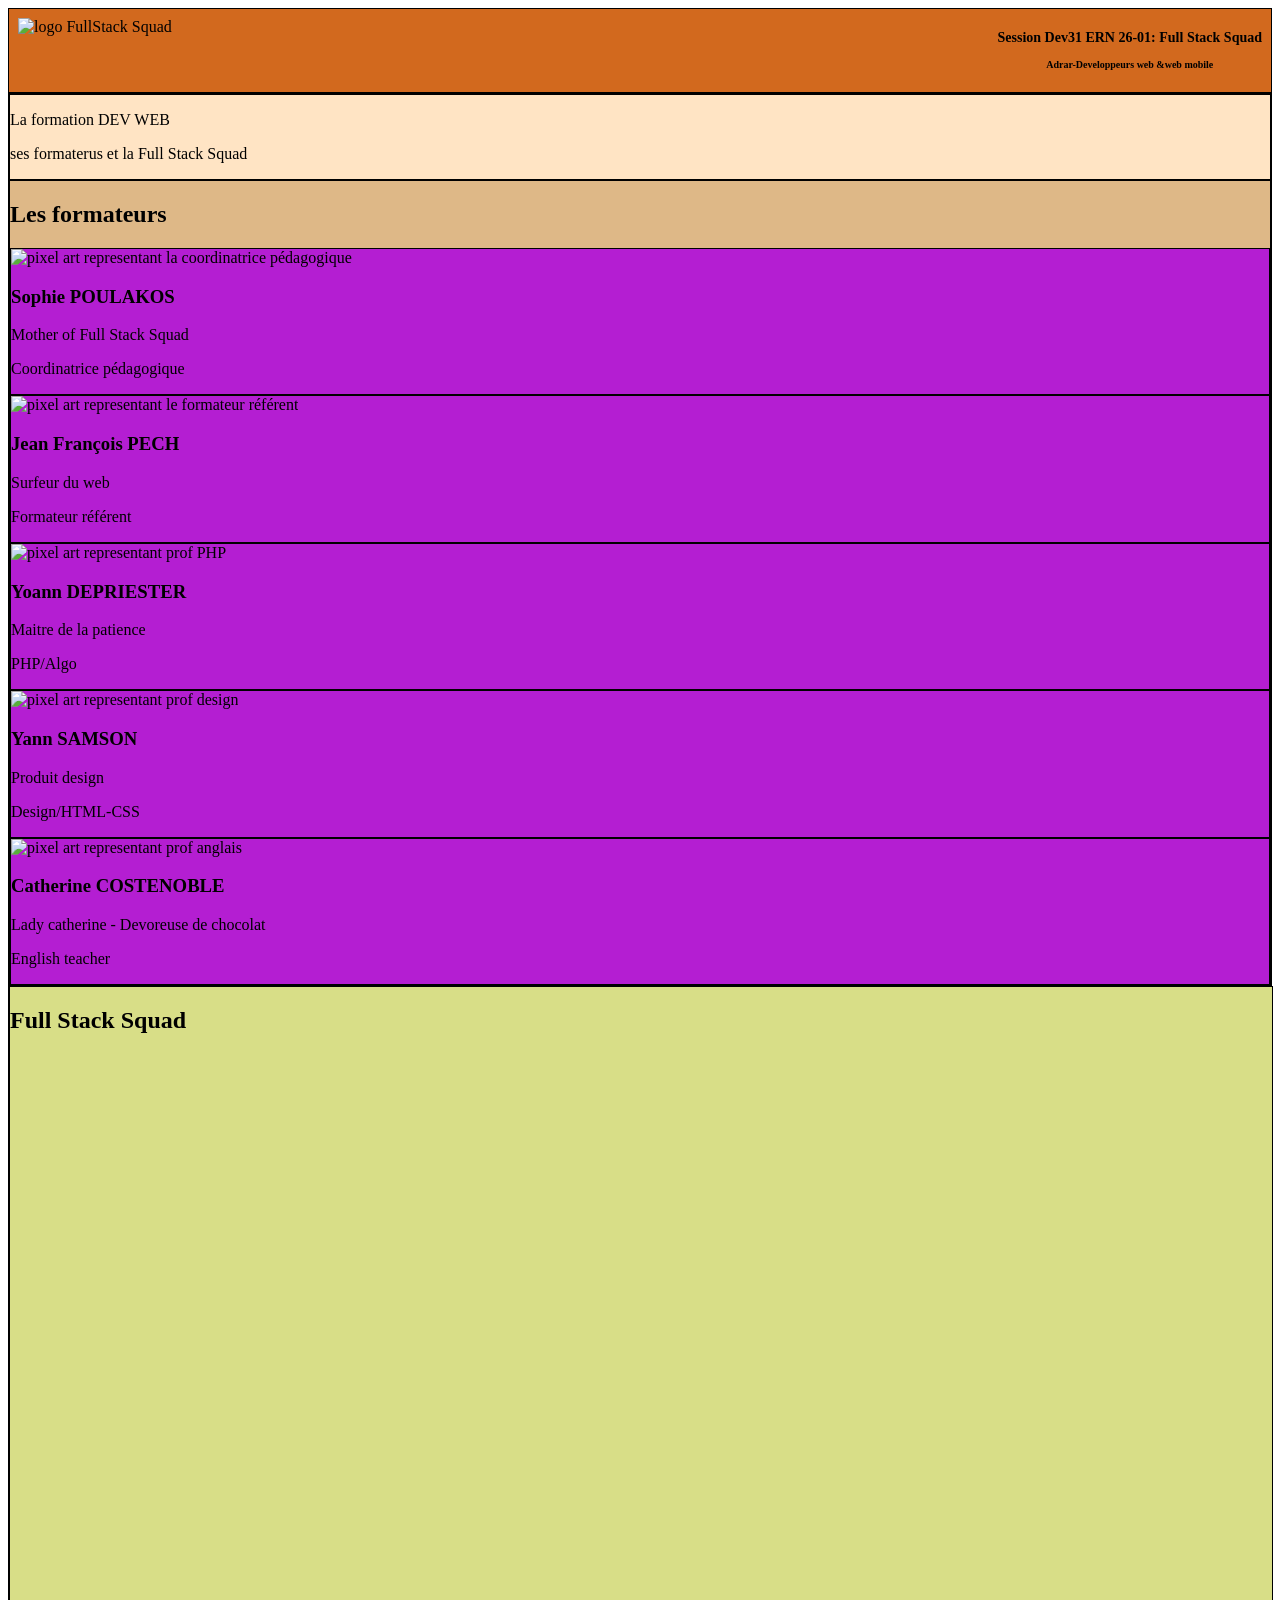
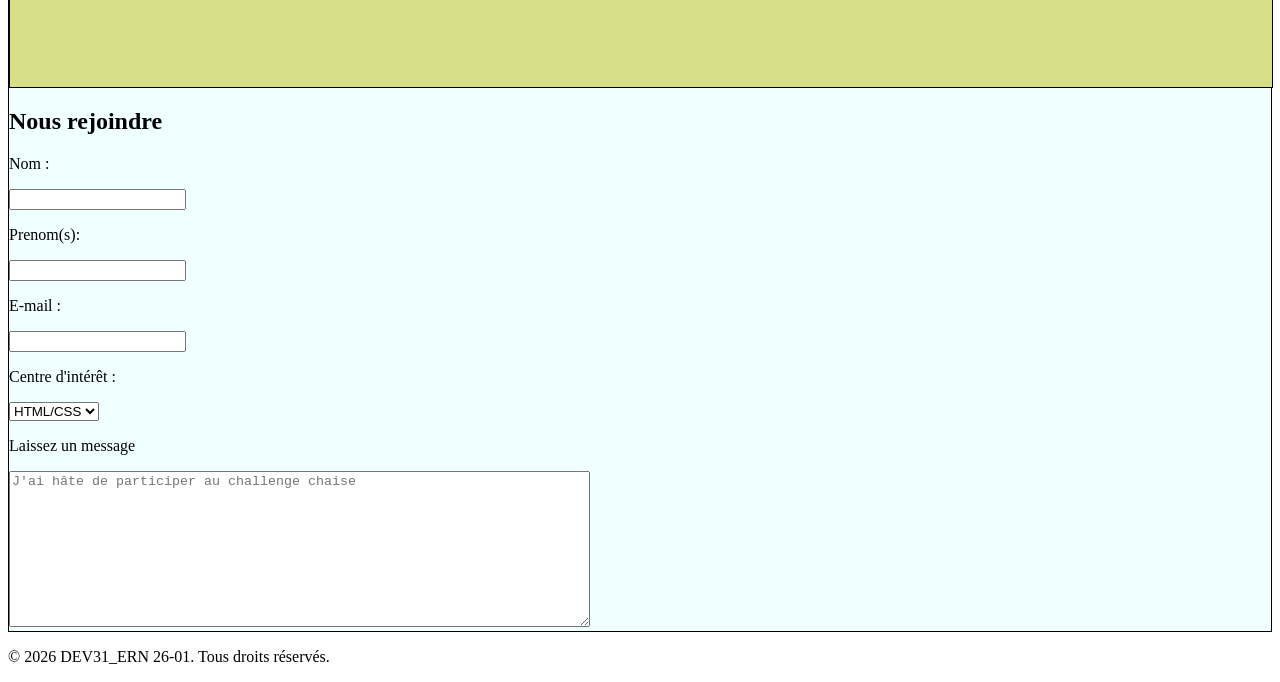
==== travail_francheska/TP_groupe_HTML_CSS/index.html @ a49faec0 "Création de fichiers de travail" ====
<!DOCTYPE html>
<html lang="fr">
<head>
    <meta charset="UTF-8">
    <meta name="viewport" content="width=device-width, initial-scale=1.0">
    <link rel="stylesheet" href="style.css"/>
    <title>FullStack Squad</title>
</head>
<body>
    <header>
        <div class ="logo"><img src="/images/logo-customise.png" height="50px" width="250px"  alt="logo FullStack Squad">
        </div>
        <section id="titre">
            <h1> Session Dev31 ERN 26-01: Full Stack Squad</h1>
        <h4>Adrar-Developpeurs web &web mobile</h4>
        </section>
    </header>
    <main>
        <section class="banniere">
            <p>La formation DEV WEB</p>
            <p>ses formaterus et la Full Stack Squad</p>
        </section>
        <section class="grid-formation">
            <h2>Les formateurs</h2>
            <div class="card-formation">
                <img src="" alt="pixel art representant la coordinatrice pédagogique">
                <h3>Sophie POULAKOS</h3>
                <p>Mother of Full Stack Squad</p>
                <p>Coordinatrice pédagogique</p>
            </div>
            <div class="card-formation">
                <img src="" alt="pixel art representant le formateur référent">
                <h3>Jean François PECH</h3>
                <p>Surfeur du web</p>
                <p>Formateur référent</p>
            </div>
            <div class="card-formation">
                <img src="" alt="pixel art representant prof PHP">
                <h3>Yoann DEPRIESTER</h3>
                <p>Maitre de la patience</p>
                <p>PHP/Algo</p>
            </div>
            <div class="card-formation">
                <img src="" alt="pixel art representant prof design">
                <h3>Yann SAMSON</h3>
                <p>Produit design</p>
                <p>Design/HTML-CSS</p>
            </div>
            <div class="card-formation">
                <img src="" alt="pixel art representant prof anglais">
                <h3>Catherine COSTENOBLE</h3>
                <p>Lady catherine - Devoreuse de chocolat</p>
                <p>English teacher</p>
            </div>
        </section>
        <section class="grid-stagiaire">
        <h2>Full Stack Squad</h2>

        </section>
        <section class="Contact">
            <form method="POST" action="#">
            <h2> Nous rejoindre </h2>
            <div>
                <p> Nom :</p>
                <label for="Nom"></label>
                <input type="text" name="nom">
            </div>
            <div>
                <p> Prenom(s):</p>
                <label for="Prenom"></label>
                <input type="text" name="Prenom">
            </div>
            <div>
                <p> E-mail : </p>
                <label for="email"></label>
                <input type="text" name="email">
            </div>
            <div>
                <p> Centre d'intérêt :</p>
                <label for="liste"></label>
                <select name="liste" id="liste">
                    <option value="option1"selected="">HTML/CSS</option>
                    <option value="option2">JavaScript</option>
                    <option value="option3">PHP</option>
                    <option value="option4">SQL</option>
                </select>
            </div>
            <div>
                <p>Laissez un message </p>
                <label for ="commentaire"></label>
                <textarea rows="10" cols="70" placeholder="J'ai hâte de participer au challenge chaise" id="commentaire"></textarea>
            </div>
            </form>
        </section>
    </main>
    <footer>
        <p>&copy; 2026 DEV31_ERN 26-01. Tous droits réservés.</p>
    </footer>
</body>
</html>
---- travail_francheska/TP_groupe_HTML_CSS/style.css ----
header{
    display: flex;
    justify-content:space-between;
    border: 1px solid black;
    background-color: chocolate;
    padding : 1vh
}
.logo{
    align-self: flex-start;
}
#titre{
    align-self: flex-end;
}
#titre h1{
    font-size: 14px;
    text-align: center;
}
#titre h4{
    font-size: 10px;
    text-align: center;
}

.banniere {
    background-color: bisque;
    border: 1px solid black;
}
main{
    background-color: azure;
    border: 1px solid black;
}
.grid-formation{
    background-color: burlywood; 
    border: 1px solid black;
}
.grid-stagiaire{
    background-color: rgb(216, 222, 135); 
    border: 1px solid black;
    width: 100%;
    height:700px;
}
.contact{
    background-color: rgb(135, 197, 222); 
    border: 1px solid black;
}
.footer{
    border: 1px solid black;
    background-color: chocolate;
    padding : 3vh
}
.card-formation {
    border: 1px solid black;
    background-color: rgb(180, 30, 210);
}
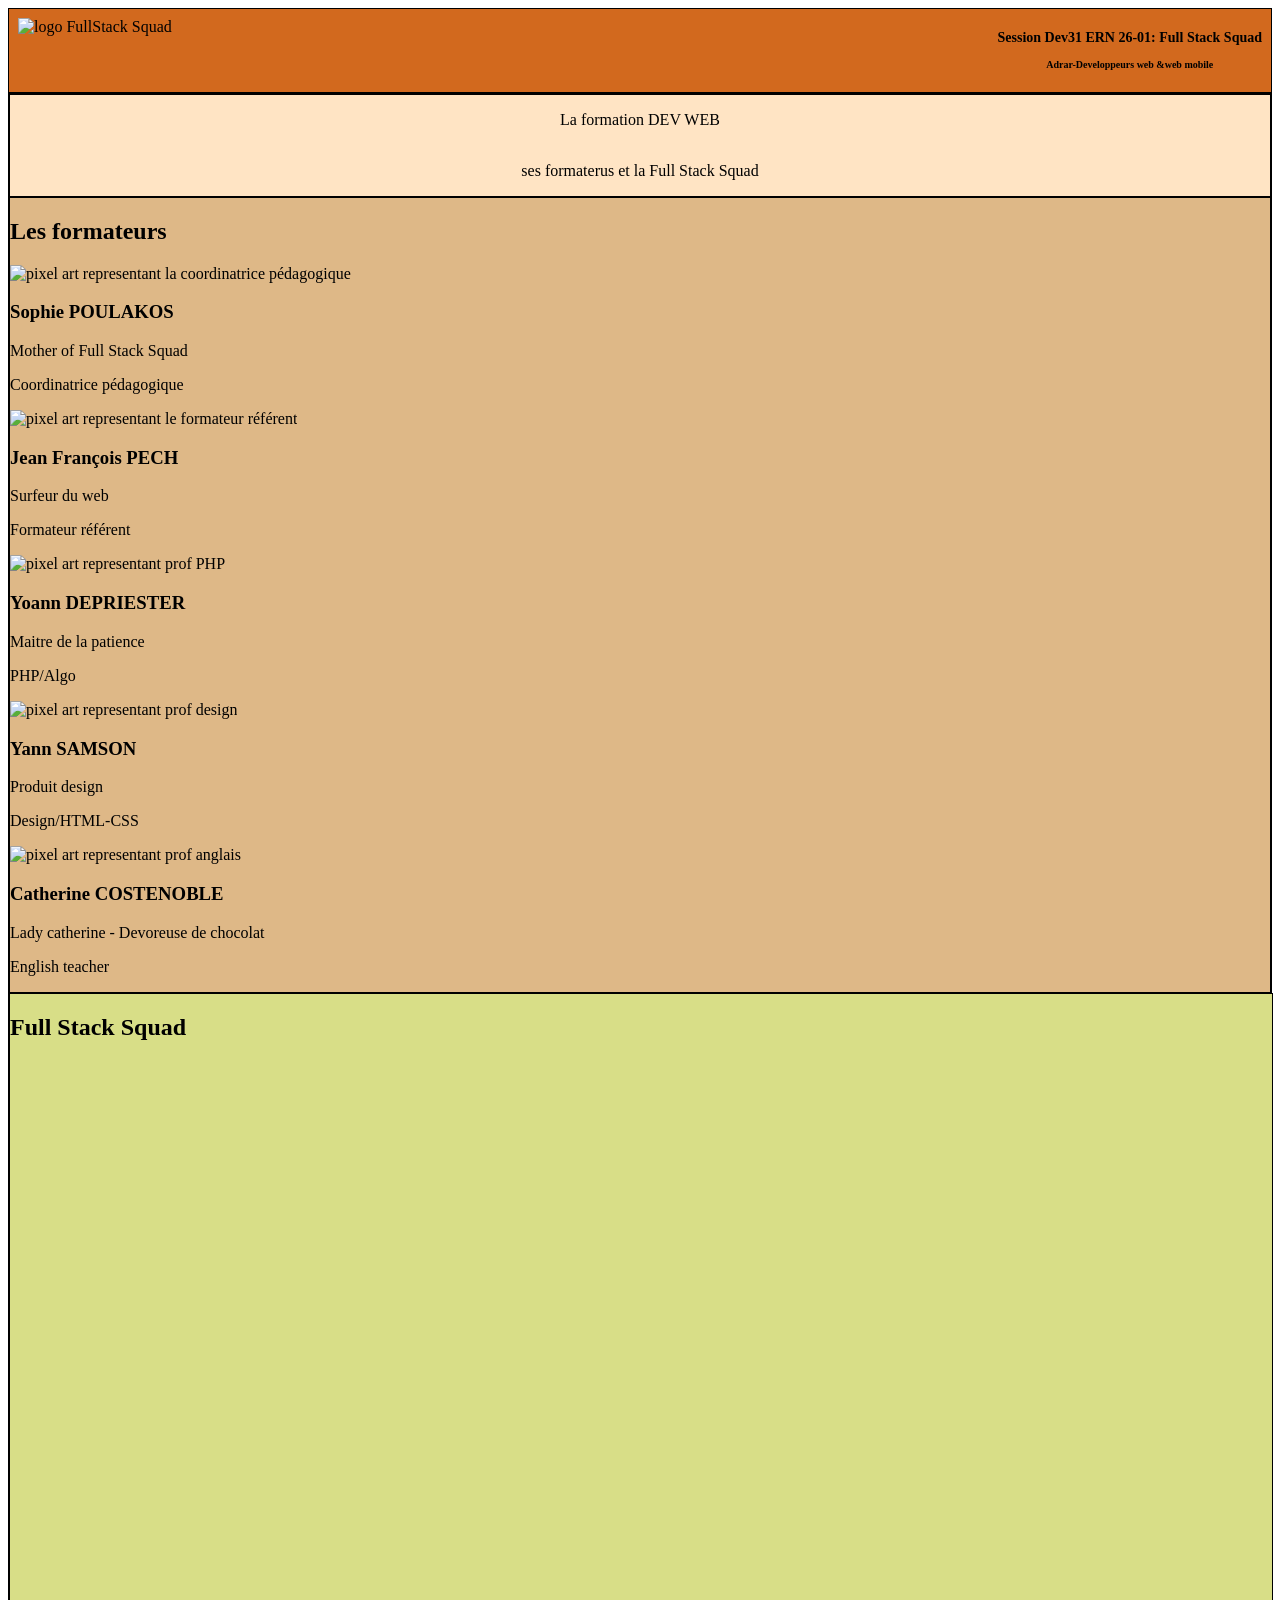
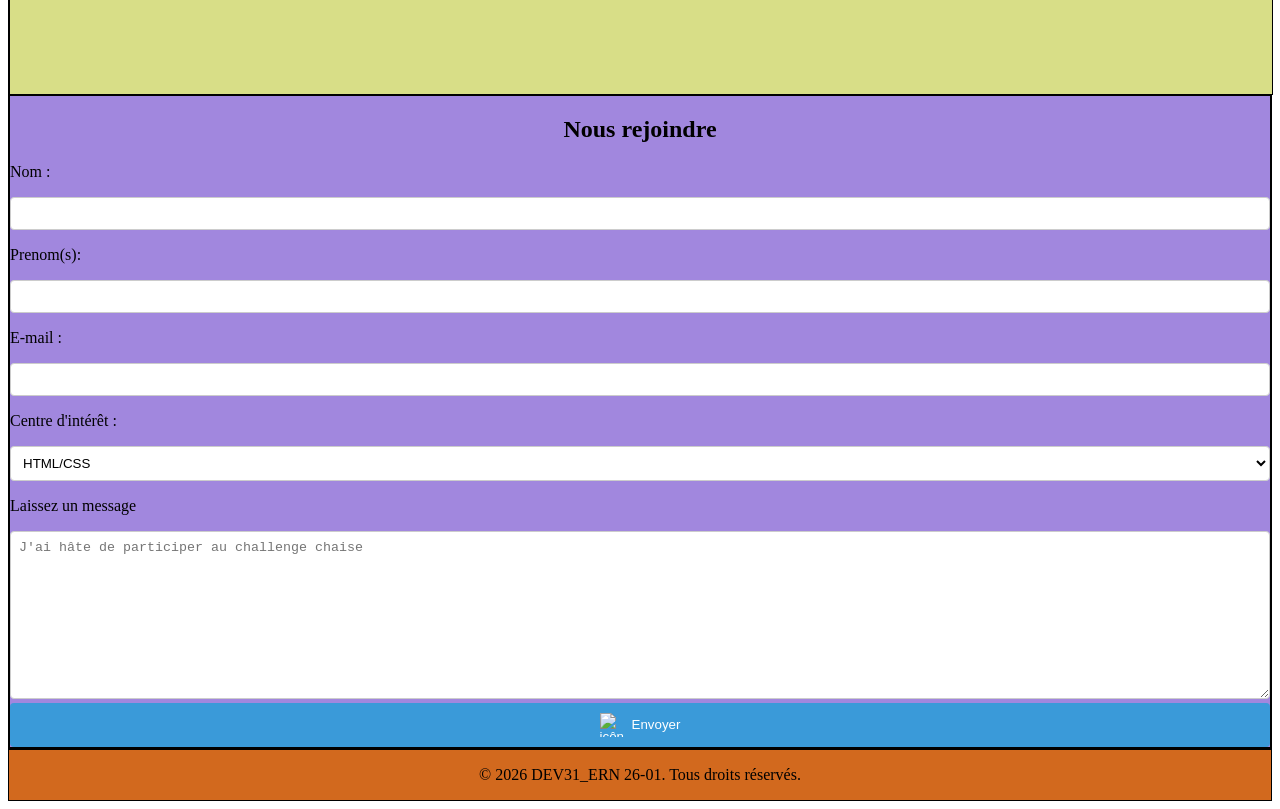
==== commit 9ecd7ba1: "modification css formulaire" ====
--- a/travail_francheska/TP_groupe_HTML_CSS/index.html
+++ b/travail_francheska/TP_groupe_HTML_CSS/index.html
@@ -17,8 +17,8 @@
     </header>
     <main>
         <section class="banniere">
-            <p>La formation DEV WEB</p>
-            <p>ses formaterus et la Full Stack Squad</p>
+            <p class="paragraphe">La formation DEV WEB</p>
+            <p class="paragraphe">ses formaterus et la Full Stack Squad</p>
         </section>
         <section class="grid-formation">
             <h2>Les formateurs</h2>
@@ -57,7 +57,7 @@
         <h2>Full Stack Squad</h2>
 
         </section>
-        <section class="Contact">
+        <section class="contact">
             <form method="POST" action="#">
             <h2> Nous rejoindre </h2>
             <div>
@@ -88,7 +88,12 @@
             <div>
                 <p>Laissez un message </p>
                 <label for ="commentaire"></label>
-                <textarea rows="10" cols="70" placeholder="J'ai hâte de participer au challenge chaise" id="commentaire"></textarea>
+                <textarea rows="10"placeholder="J'ai hâte de participer au challenge chaise" id="commentaire"></textarea>
+            </div>
+            <div>
+                <button type="submit">
+                    <img src="/images/envoyer (1).png" height="24px"  width="24px" alt="icône envoyer"> Envoyer
+                </button>
             </div>
             </form>
         </section>
--- a/travail_francheska/TP_groupe_HTML_CSS/style.css
+++ b/travail_francheska/TP_groupe_HTML_CSS/style.css
@@ -21,14 +21,23 @@
 }
 
 .banniere {
+    display: flex;
+    flex-direction: column;
     background-color: bisque;
     border: 1px solid black;
+    row-gap: 0.5px ;
+}
+
+.paragraphe{
+    align-self: center;
+    font-size: 16px;
 }
 main{
     background-color: azure;
     border: 1px solid black;
 }
 .grid-formation{
+    display: grid;
     background-color: burlywood; 
     border: 1px solid black;
 }
@@ -38,16 +47,58 @@
     width: 100%;
     height:700px;
 }
-.contact{
+.contact h2{
+    text-align : center;
+}
+
+/* .contact form{
+    width: 100%;
     background-color: rgb(135, 197, 222); 
     border: 1px solid black;
+} */
+.contact input[type="text"], .contact select, .contact textarea {
+    width: 100% !important;          /* Pleine largeur */
+    box-sizing: border-box !important; /* Évite le débordement */
+    padding: 8px;
+    border: 1px solid #ccc;
+    border-radius: 4px;
+    background-color: white;
 }
-.footer{
+
+/* .contact textarea {
+    resize: vertical;
+} */
+
+.contact button[type="submit"] {
+    display: flex;
+    align-items: center;
+    gap: 8px;             /* Espace entre l'icône et le texte */
+    width: 100%;
+    padding: 10px;
+    background-color: #3a9ad9; /* Bleu comme dans l'image cible */
+    color: white;
+    border: none;
+    border-radius: 4px;
+    cursor: pointer;
+    justify-content: center;
+}
+
+form {
+    background-color: rgb(161, 135, 222); 
+    border: 1px solid black;
+    /* display: flex;
+    flex-direction: column;
+    align-content:space-around ;
+    margin :10px; */
+}
+
+footer{
     border: 1px solid black;
     background-color: chocolate;
-    padding : 3vh
+    /* padding : 1vh; */
+    text-align: center;
 }
-.card-formation {
+/* .card-formation {
     border: 1px solid black;
     background-color: rgb(180, 30, 210);
-}+} */
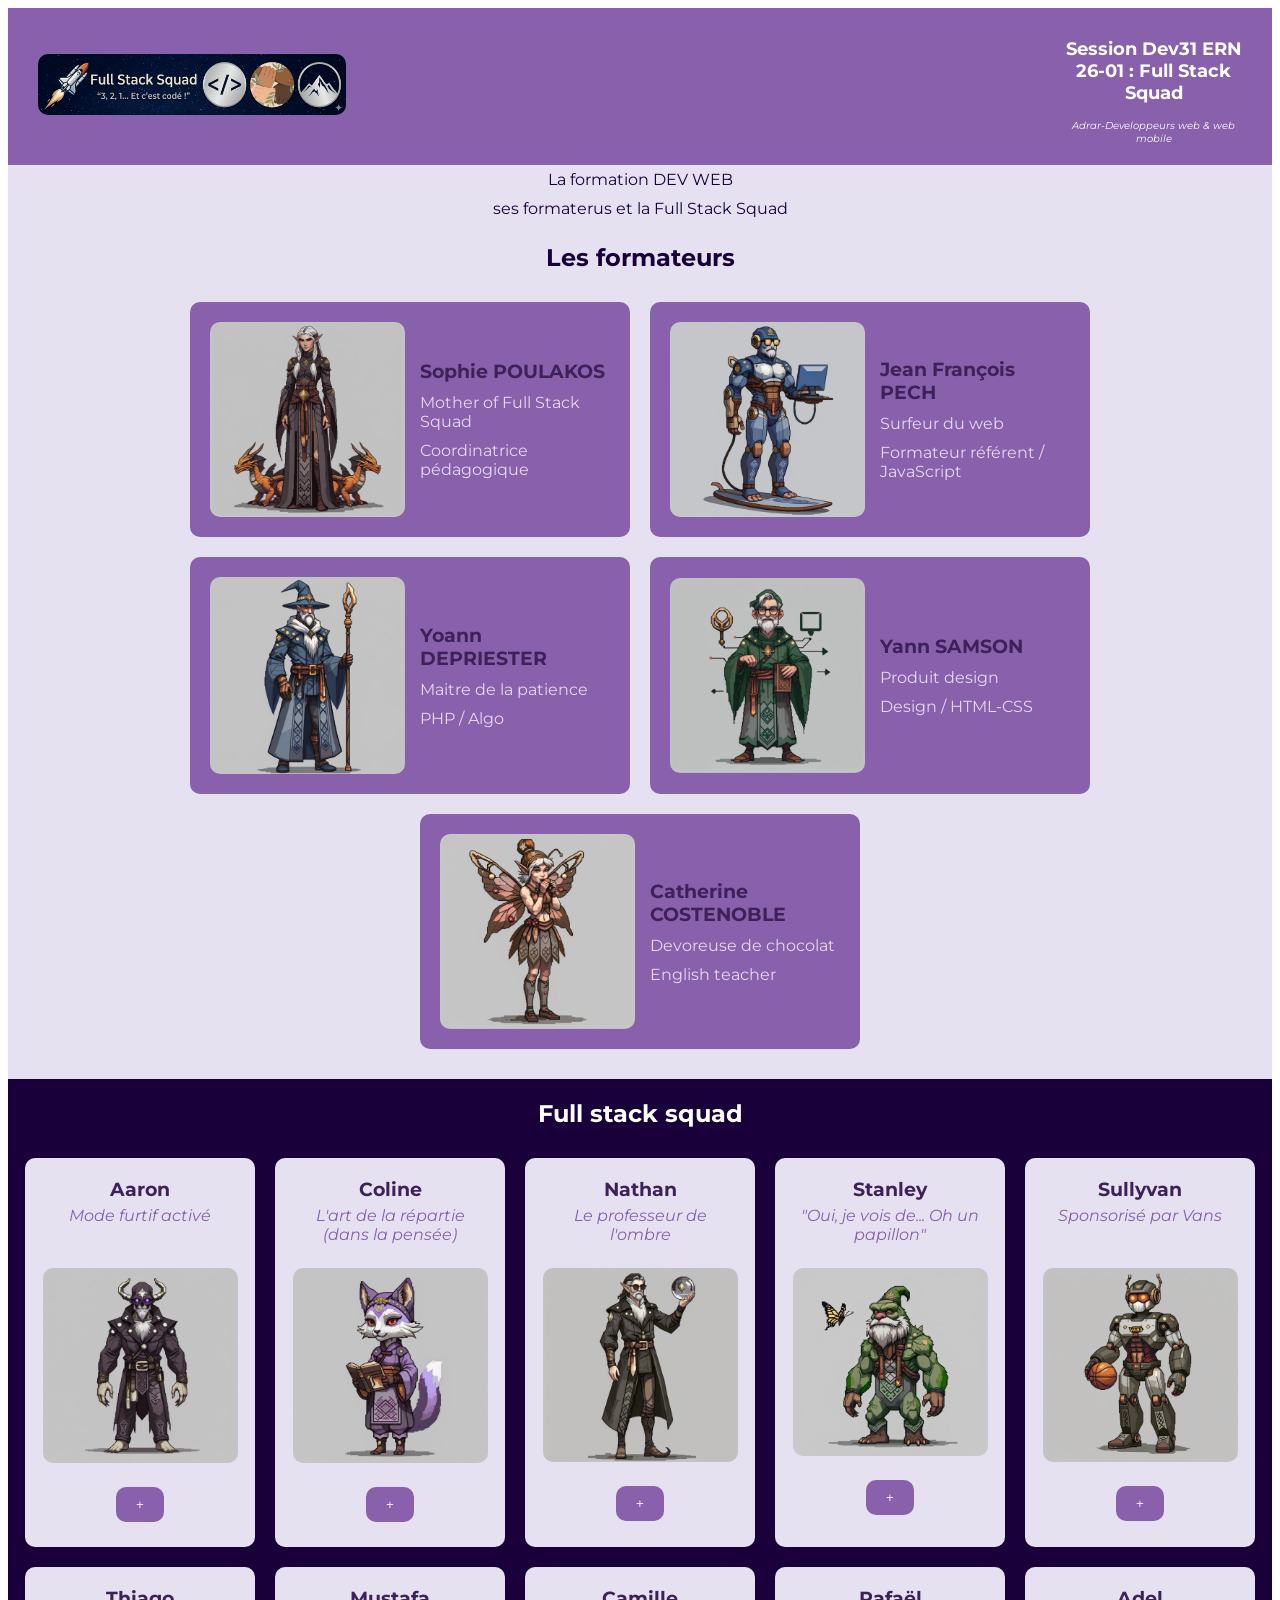
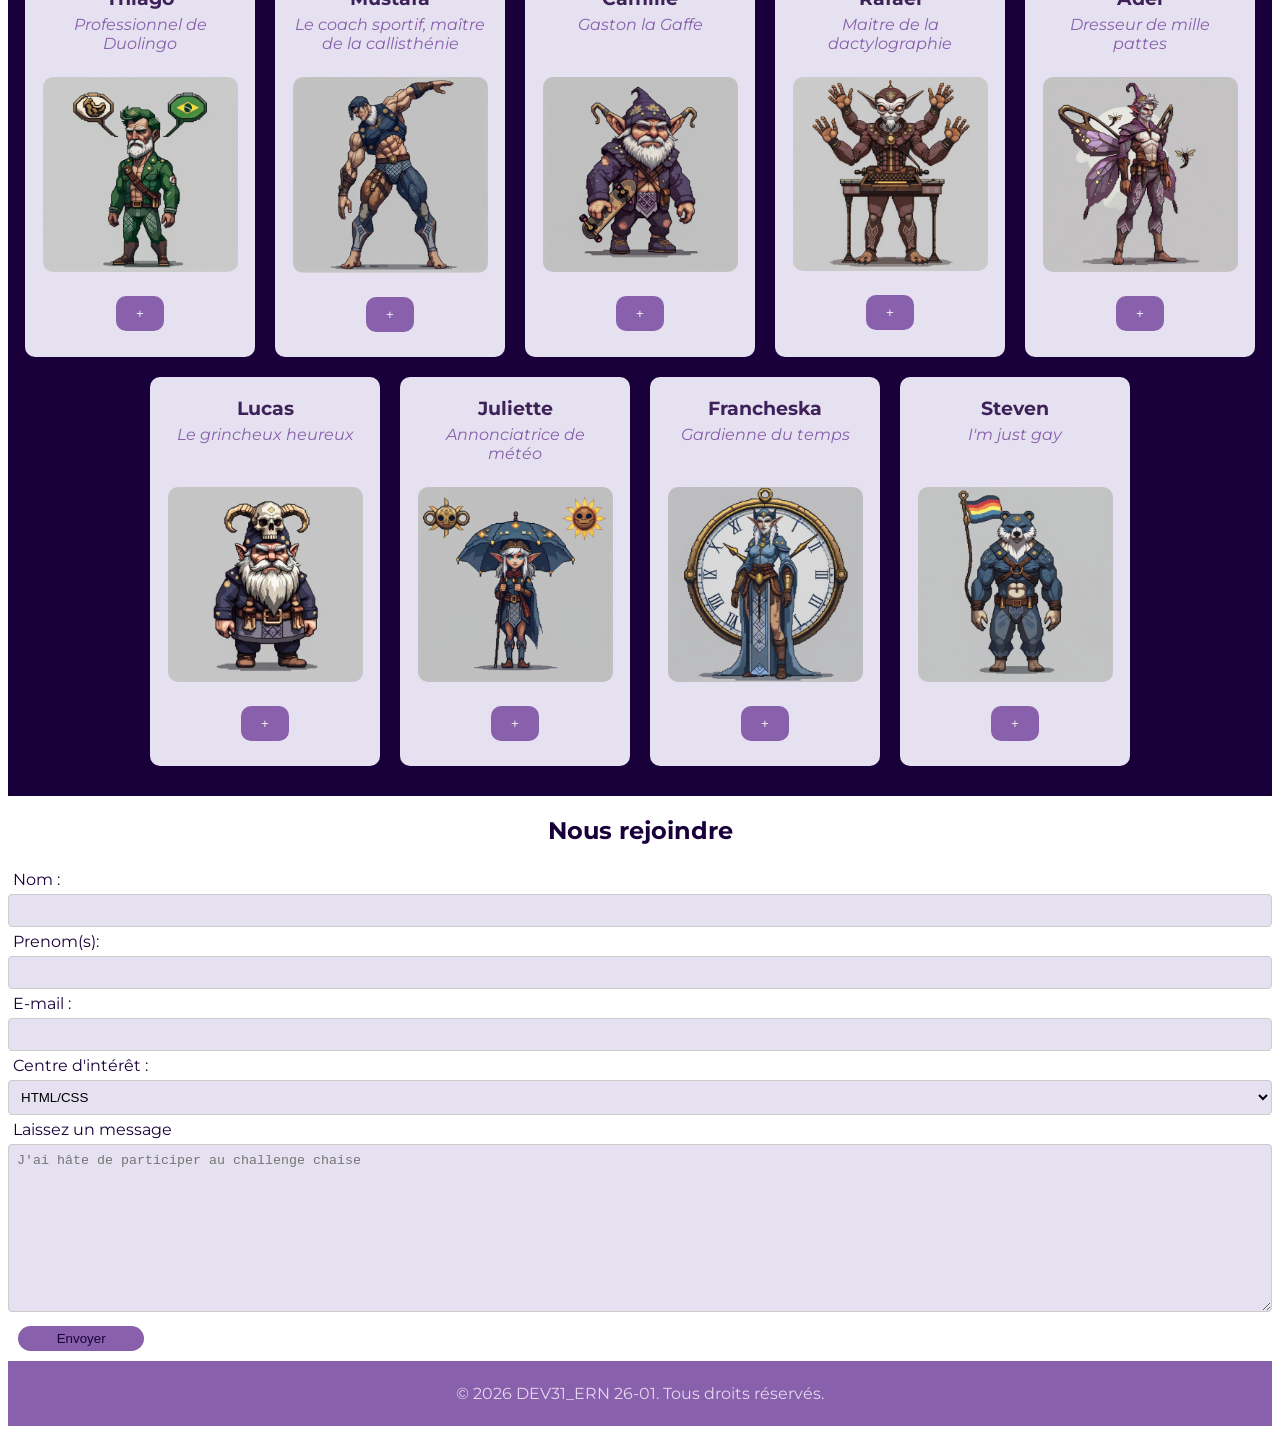
==== commit 6d68544a: "fichier final fusion" ====
--- a/travail_francheska/TP_groupe_HTML_CSS/index.html
+++ b/travail_francheska/TP_groupe_HTML_CSS/index.html
@@ -1,60 +1,623 @@
 <!DOCTYPE html>
-<html lang="fr">
+<html lang="en">
 <head>
     <meta charset="UTF-8">
     <meta name="viewport" content="width=device-width, initial-scale=1.0">
     <link rel="stylesheet" href="style.css"/>
+    <link href="https://fonts.googleapis.com/css2?family=Montserrat:ital,wght@0,100..900;1,100..900&display=swap" rel="stylesheet">
+    <script src="jQuery.js"></script>
+    <script src="script.js"></script>
     <title>FullStack Squad</title>
 </head>
 <body>
     <header>
-        <div class ="logo"><img src="/images/logo-customise.png" height="50px" width="250px"  alt="logo FullStack Squad">
+        <div class ="logo"><img src="./image/autre image/logo-customise.png" alt="logo FullStack Squad">
         </div>
         <section id="titre">
-            <h1> Session Dev31 ERN 26-01: Full Stack Squad</h1>
-        <h4>Adrar-Developpeurs web &web mobile</h4>
+            <h1> Session Dev31 ERN 26-01 : Full Stack Squad</h1>
+            <h4>Adrar-Developpeurs web & web mobile</h4>
         </section>
     </header>
+
     <main>
+
         <section class="banniere">
             <p class="paragraphe">La formation DEV WEB</p>
             <p class="paragraphe">ses formaterus et la Full Stack Squad</p>
         </section>
-        <section class="grid-formation">
-            <h2>Les formateurs</h2>
-            <div class="card-formation">
-                <img src="" alt="pixel art representant la coordinatrice pédagogique">
-                <h3>Sophie POULAKOS</h3>
-                <p>Mother of Full Stack Squad</p>
-                <p>Coordinatrice pédagogique</p>
-            </div>
-            <div class="card-formation">
-                <img src="" alt="pixel art representant le formateur référent">
-                <h3>Jean François PECH</h3>
-                <p>Surfeur du web</p>
-                <p>Formateur référent</p>
-            </div>
-            <div class="card-formation">
-                <img src="" alt="pixel art representant prof PHP">
-                <h3>Yoann DEPRIESTER</h3>
-                <p>Maitre de la patience</p>
-                <p>PHP/Algo</p>
-            </div>
-            <div class="card-formation">
-                <img src="" alt="pixel art representant prof design">
-                <h3>Yann SAMSON</h3>
-                <p>Produit design</p>
-                <p>Design/HTML-CSS</p>
-            </div>
-            <div class="card-formation">
-                <img src="" alt="pixel art representant prof anglais">
-                <h3>Catherine COSTENOBLE</h3>
-                <p>Lady catherine - Devoreuse de chocolat</p>
-                <p>English teacher</p>
+
+        <section class="formateurs">
+            <h2 class="h2Formateurs">Les formateurs</h2>
+            <div id="grid-formation">
+                <div class="card-formation">
+                    <img src="image/sophie.png" alt="pixel art representant la coordinatrice pédagogique">
+                    <div class="textCardF">
+                        <h3>Sophie POULAKOS</h3>
+                        <p>Mother of Full Stack Squad</p>
+                        <p>Coordinatrice pédagogique</p>
+                    </div>
+                </div>
+                <div class="card-formation ">
+                    <img src="image/jeff.png" alt="pixel art representant le formateur référent">
+                    <div class="textCardF">
+                        <h3>Jean François PECH</h3>
+                        <p>Surfeur du web</p>
+                        <p>Formateur référent / JavaScript</p>
+                    </div>
+                </div>
+                <div class="card-formation">
+                    <img src="image/yoann.png" alt="pixel art representant prof PHP">
+                    <div class="textCardF">
+                        <h3>Yoann DEPRIESTER</h3>
+                        <p>Maitre de la patience</p>
+                        <p>PHP / Algo</p>
+                    </div>
+                </div>
+                <div class="card-formation">
+                    <img src="image/yann.png" alt="pixel art representant prof design">
+                    <div class="textCardF">
+                        <h3>Yann SAMSON</h3>
+                        <p>Produit design</p>
+                        <p>Design / HTML-CSS</p>
+                    </div>
+                </div>
+                <div class="card-formation">
+                    <img src="image/catherine.png" alt="pixel art representant prof anglais">
+                    <div class="textCardF">
+                        <h3>Catherine COSTENOBLE</h3>
+                        <p>Devoreuse de chocolat</p>
+                        <p>English teacher</p>
+                    </div>
+                </div>
             </div>
         </section>
-        <section class="grid-stagiaire">
-        <h2>Full Stack Squad</h2>
+
+        <section class="squad">
+            <h2>Full stack squad </h2>
+            <div id="fullStack">
+                <div class="hero">
+                    <div class="headCard">
+                        <h3>Aaron</h3>
+                        <h4> Mode furtif activé  </h4>
+                    </div>
+                    <img src="image/aaron.png" alt="">
+                    <div class="containerP">
+                        <div class="replie"> 
+                            <button class="bouton-deplier"> + </button>
+                        </div>
+                        <div class="deplie container">
+                            <div class="montexte">
+                                <table>
+                                    <tbody>
+                                        <tr> 
+                                            <td> Buffs 
+                                                <ul>
+                                                    <li> Energique</li>
+                                                    <li> Objectif : 100 pompes</li>
+                                                    <li> Privé de repas le midi</li>
+                                                </ul>
+                                            </td>
+                                        </tr>
+                                        <tr> 
+                                            <td> Débuffs 
+                                                <ul>
+                                                    <li> Fumeur </li>
+                                                    <li> Courbature </li>
+                                                    <li> Transpiration </li>
+                                                </ul>
+                                            </td>
+                                        </tr>
+
+                                    </tbody>
+                                </table>
+                            </div>
+                        </div>
+                    </div>
+                </div>
+
+                <div class="hero">
+                    <div class="headCard">
+                        <h3>Coline </h3>
+                        <h4>  L'art de la répartie (dans la pensée) </h4>
+                    </div>
+                    <img src="image/coline.png" alt="">
+                    <div class="containerP">
+                        <div class="replie"> 
+                            <button class="bouton-deplier"> + </button> 
+                        </div>
+                        <div class="deplie container">
+                            <div class="montexte">
+                                <table>
+                                    <tbody>
+                                        <tr> 
+                                            <td> Buffs 
+                                                <ul>
+                                                    <li> Bien nourrie </li>
+                                                    <li> Sous caféine </li>
+                                                </ul>
+                                            </td>
+                                        </tr>
+                                        <tr> 
+                                            <td> Débuffs 
+                                                <ul>
+                                                    <li> Digestion </li>
+                                                    <li> A côté du grincheux </li>
+                                                </ul>
+                                            </td>
+                                        </tr>
+
+                                    </tbody>
+                                </table>
+                            </div>
+                        </div>
+                    </div>
+                </div>
+
+                <div class="hero">
+                    <div class="headCard">
+                        <h3>Nathan</h3>
+                        <h4>  Le professeur de l'ombre </h4>
+                    </div>
+                    <img src="image/nathan.png" alt="">
+                    <div class="containerP">
+                        <div class="replie">
+                            <button class="bouton-deplier"> + </button>   
+                        </div>
+                        <div class="deplie container">
+                            <div class="montexte">
+                                <table>
+                                    <tbody>
+                                        <tr> 
+                                            <td> Buffs 
+                                                <ul>
+                                                    <li> Érudit </li>
+                                                    <li> Bien nourri </li>
+                                                    <li> Sous caféine </li>
+                                                </ul>
+                                            </td>
+                                        </tr>
+                                        <tr> 
+                                            <td> Débuffs 
+                                                <ul>
+                                                    <li> Érudit </li>
+                                                    <li> Digestion </li>
+                                                </ul>
+                                            </td>
+                                        </tr>
+
+                                    </tbody>
+                                </table>
+                            </div>
+                        </div>
+                    </div>
+                </div>
+
+                <div class="hero">
+                    <div class="headCard">
+                        <h3>Stanley</h3>
+                        <h4> "Oui, je vois de... Oh un papillon"</h4>
+                    </div>
+                    <img src="image/stanley.png" alt="">
+                    <div class="containerP">
+                        <div class="replie"> 
+                            <button class="bouton-deplier"> + </button> 
+                        </div>
+                        <div class="deplie container">
+                            <div class="montexte">
+                                <table>
+                                    <tbody>
+                                        <tr> 
+                                            <td> Buffs 
+                                                <ul>
+                                                    <li>Hyperactif</li>
+                                                    <li>Privé de repas le midi</li>
+                                                    <li>A vécu plusieurs vies</li>
+                                                    
+                                                </ul>
+                                            </td>
+                                        </tr>
+                                        <tr> 
+                                            <td> Débuffs 
+                                                <ul>
+                                                    <li>Hyperactif</li>
+                                                    <li>A vécu plusieurs vies</li>
+                                                    
+                                                </ul>
+                                            </td>
+                                        </tr>
+
+                                    </tbody>
+                                </table>
+                            </div>
+                        </div>
+                    </div>
+                </div>
+
+                <div class="hero">
+                    <div class="headCard">
+                        <h3>Sullyvan</h3>
+                        <h4> Sponsorisé par Vans</h4>
+                    </div>
+                    <img src="image/sullyvan.png" alt="">
+                    <div class="containerP">
+                        <div class="replie"> 
+                            <button class="bouton-deplier"> + </button>  
+                        </div>
+                        <div class="deplie container">
+                            <div class="montexte">
+                                <table>
+                                    <tbody>
+                                        <tr> 
+                                            <td> Buffs 
+                                                <ul>
+                                                    <li> Energique </li>
+                                                    <li> Musclé </li>
+                                                </ul>
+                                            </td>
+                                        </tr>
+                                        <tr> 
+                                            <td> Débuffs 
+                                                <ul>
+                                                    <li> Courbature </li>
+                                                    <li> Transpiration </li>
+                                                </ul>
+                                            </td>
+                                        </tr>
+
+                                    </tbody>
+                                </table>
+                            </div>
+                        </div>
+                    </div>
+                </div>
+
+                <div class="hero">
+                    <div class="headCard">
+                        <h3>Thiago</h3>
+                        <h4>Professionnel de Duolingo </h4>
+                    </div>
+                    <img src="image/thiago.png" alt="">
+                    <div class="containerP">
+                        <div class="replie"> 
+                            <button class="bouton-deplier"> + </button> 
+                        </div>
+                        <div class="deplie container">
+                            <div class="montexte">
+                                <table>
+                                    <tbody>
+                                        <tr> 
+                                            <td> Buffs 
+                                                <ul>
+                                                    <li> Mega sieste </li>
+                                                    <li> Polyglotte </li>
+                                                    <li> Bien nourri </li>
+                                                </ul>
+                                            </td>
+                                        </tr>
+                                        <tr> 
+                                            <td> Débuffs 
+                                                <ul>
+                                                    <li> Réveil difficile </li>
+                                                    <li> Digestion </li>
+                                                </ul>
+                                            </td>
+                                        </tr>
+
+                                    </tbody>
+                                </table>
+                            </div>
+                        </div>
+                    </div>
+                </div>
+
+                <div class="hero">
+                    <div class="headCard">
+                        <h3>Mustafa</h3>
+                        <h4> Le coach sportif, maître de la callisthénie </h4>
+                    </div>
+                    <img src="image/mustafa.png" alt="">
+                    <div class="containerP">
+                        <div class="replie"> 
+                            <button class="bouton-deplier"> + </button>  
+                        </div>
+                        <div class="deplie container">
+                            <div class="montexte">
+                                <table>
+                                    <tbody>
+                                        <tr> 
+                                            <td> Buffs 
+                                                <ul>
+                                                    <li> Energique </li>
+                                                    <li> Musclé </li>
+                                                </ul>
+                                            </td>
+                                        </tr>
+                                        <tr> 
+                                            <td> Débuffs 
+                                                <ul>
+                                                    <li> Courbature </li>
+                                                    <li> Transpiration </li>
+                                                </ul>
+                                            </td>
+                                        </tr>
+
+                                    </tbody>
+                                </table>
+                            </div>
+                        </div>
+                    </div>
+                </div>
+
+                <div class="hero">
+                    <div class="headCard">
+                        <h3>Camille </h3>
+                        <h4> Gaston la Gaffe </h4>
+                    </div>
+                    <img src="image/camille.png" alt="">
+                    <div class="containerP">
+                        <div class="replie"> 
+                            <button class="bouton-deplier"> + </button>
+                        </div>
+                        <div class="deplie container">
+                            <div class="montexte">
+                                <table>
+                                    <tbody>
+                                        <tr> 
+                                            <td> Buffs 
+                                                <ul>
+                                                    <li> Bien nourri </li>
+                                                    <li> Sous caféine </li>
+                                                </ul>
+                                            </td>
+                                        </tr>
+                                        <tr> 
+                                            <td> Débuffs 
+                                                <ul>
+                                                    <li> Maladroit </li>
+                                                    <li> Digestion </li>
+                                                </ul>
+                                            </td>
+                                        </tr>
+
+                                    </tbody>
+                                </table>
+                            </div>
+                        </div>
+                    </div>
+                </div>
+
+                <div class="hero">
+                    <div class="headCard">
+                        <h3> Rafaël </h3>
+                        <h4> Maitre de la dactylographie </h4>
+                    </div>
+                    <img src="image/rafael_.png" alt="">
+                    <div class="containerP">
+                        <div class="replie"> 
+                            <button class="bouton-deplier"> + </button>
+                        </div>
+                        <div class="deplie container">
+                            <div class="montexte">
+                                <table>
+                                    <tbody>
+                                        <tr> 
+                                            <td> Buffs 
+                                                <ul>
+                                                    <li> Rapide du clavier </li>
+                                                    <li> Bien nourri </li>
+                                                    
+                                                    
+                                                </ul>
+                                            </td>
+                                        </tr>
+                                        <tr> 
+                                            <td> Débuffs 
+                                                <ul>
+                                                    <li> Digestion </li>
+                                                    
+                                                </ul>
+                                            </td>
+                                        </tr>
+
+                                    </tbody>
+                                </table>
+                            </div>
+                        </div>
+                    </div>
+                </div>
+
+                <div class="hero">
+                    <div class="headCard">
+                        <h3> Adel </h3>
+                        <h4> Dresseur de mille pattes </h4>
+                    </div>
+                    <img src="image/adel.png" alt="">
+                    <div class="containerP">
+                        <div class="replie"> 
+                            <button class="bouton-deplier"> + </button>
+                        </div>
+                        <div class="deplie container">
+                            <div class="montexte">
+                                <table>
+                                    <tbody>
+                                        <tr> 
+                                            <td> Buffs 
+                                                <ul>
+                                                    <li> Energique </li>
+                                                    <li> Musclé </li>
+                                                </ul>
+                                            </td>
+                                        </tr>
+                                        <tr> 
+                                            <td> Débuffs 
+                                                <ul>
+                                                    <li> Courbature </li>
+                                                    <li> Transpiration </li>
+                                                </ul>
+                                            </td>
+                                        </tr>
+
+                                    </tbody>
+                                </table>
+                            </div>
+                        </div>
+                    </div>
+                </div>
+
+                <div class="hero">
+                    <div class="headCard">
+                        <h3> Lucas </h3>
+                        <h4> Le grincheux heureux </h4>
+                    </div>
+                    <img src="image/lucas.png" alt="">
+                    <div class="containerP">
+                        <div class="replie"> 
+                            <button class="bouton-deplier"> + </button>
+                        </div>
+                        <div class="deplie container">
+                            <div class="montexte">
+                                <table>
+                                    <tbody>
+                                        <tr> 
+                                            <td> Buffs 
+                                                <ul>
+                                                    <li> Bien nourri </li>
+                                                    <li> Humour noir </li>
+                                                    <li> Sous caféine </li>
+                                                </ul>
+                                            </td>
+                                        </tr>
+                                        <tr> 
+                                            <td> Débuffs 
+                                                <ul>
+                                                    <li> A côté de Coline </li>
+                                                    <li> Fumeur </li>
+                                                    <li> Digestion </li>
+                                                </ul>
+                                            </td>
+                                        </tr>
+
+                                    </tbody>
+                                </table>
+                            </div>
+                        </div>
+                    </div>
+                </div>
+
+                <div class="hero">
+                    <div class="headCard">
+                        <h3> Juliette </h3>
+                        <h4> Annonciatrice de météo </h4>
+                    </div>
+                    <img src="image/juliette.png" alt="">
+                    <div class="containerP">
+                        <div class="replie"> 
+                            <button class="bouton-deplier"> + </button>
+                        </div>
+                        <div class="deplie container">
+                            <div class="montexte">
+                                <table>
+                                    <tbody>
+                                        <tr> 
+                                            <td> Buffs 
+                                                <ul>
+                                                    <li> Bien nourrie </li>
+                                                    <li> Sous caféine </li>
+                                                </ul>
+                                            </td>
+                                        </tr>
+                                        <tr> 
+                                            <td> Débuffs 
+                                                <ul>
+                                                    <li> Fumeuse </li>
+                                                    <li> Digestion </li>
+                                                </ul>
+                                            </td>
+                                        </tr>
+
+                                    </tbody>
+                                </table>
+                            </div>
+                        </div>
+                    </div>
+                </div>
+
+                <div class="hero">
+                    <div class="headCard">
+                        <h3> Francheska </h3>
+                        <h4> Gardienne du temps </h4>
+                    </div>
+                    <img src="image/francheska.png" alt="">
+                    <div class="containerP">
+                        <div class="replie"> 
+                            <button class="bouton-deplier"> + </button>
+                        </div>
+                        <div class="deplie container">
+                            <div class="montexte">
+                                <table>
+                                    <tbody>
+                                        <tr> 
+                                            <td> Buffs 
+                                                <ul>
+                                                    <li> Timer challenge sport</li>
+                                                    <li> Objectif : 3min30 de chaise </li>
+                                                </ul>
+                                            </td>
+                                        </tr>
+                                        <tr> 
+                                            <td> Débuffs 
+                                                <ul>
+                                                    <li> Courbature </li>
+                                                    <li> Transpiration </li>
+                                                </ul>
+                                            </td>
+                                        </tr>
+
+                                    </tbody>
+                                </table>
+                            </div>
+                        </div>
+                    </div>
+                </div>
+
+                    <div class="hero">
+                    <div class="headCard">
+                        <h3> Steven </h3>
+                        <h4> I'm just gay </h4>
+                    </div>
+                    <img src="image/steven.png" alt="">
+                    <div class="containerP">
+                        <div class="replie"> 
+                            <button class="bouton-deplier"> + </button>
+                        </div>
+                        <div class="deplie container">
+                            <div class="montexte">
+                                <table>
+                                    <tbody>
+                                        <tr> 
+                                            <td> Buffs 
+                                                <ul>
+                                                    <li> Bien nourri </li>
+                                                    <li> Sous caféine </li>
+                                                </ul>
+                                            </td>
+                                        </tr>
+                                        <tr> 
+                                            <td> Débuffs 
+                                                <ul>
+                                                    <li> Digestion </li>
+                                                </ul>
+                                            </td>
+                                        </tr>
+
+                                    </tbody>
+                                </table>
+                            </div>
+                        </div>
+                    </div>
+                </div>
+            </div>
+        </section>
 
         </section>
         <section class="contact">
@@ -91,13 +654,14 @@
                 <textarea rows="10"placeholder="J'ai hâte de participer au challenge chaise" id="commentaire"></textarea>
             </div>
             <div>
-                <button type="submit">
-                    <img src="/images/envoyer (1).png" height="24px"  width="24px" alt="icône envoyer"> Envoyer
+                <button type="submit">Envoyer
                 </button>
             </div>
             </form>
         </section>
+
     </main>
+
     <footer>
         <p>&copy; 2026 DEV31_ERN 26-01. Tous droits réservés.</p>
     </footer>
--- a/travail_francheska/TP_groupe_HTML_CSS/style.css
+++ b/travail_francheska/TP_groupe_HTML_CSS/style.css
@@ -1,104 +1,201 @@
+body {
+    font-family: "Montserrat", sans-serif;
+}
+
+.logo img{
+    width: 30%;
+}
 header{
     display: flex;
-    justify-content:space-between;
-    border: 1px solid black;
-    background-color: chocolate;
-    padding : 1vh
-}
-.logo{
-    align-self: flex-start;
-}
+    justify-content:space-evenly;
+    align-items: center ;
+    background-color: rgb(136, 96, 172);
+    padding : 15px 30px;
+}
+
 #titre{
     align-self: flex-end;
 }
 #titre h1{
-    font-size: 14px;
-    text-align: center;
+    font-size: 18px;
+    text-align: center;
+    color: white;
 }
 #titre h4{
     font-size: 10px;
     text-align: center;
+    color: white;
 }
 
 .banniere {
     display: flex;
     flex-direction: column;
-    background-color: bisque;
-    border: 1px solid black;
+    background-color: rgb(229, 225, 240);
     row-gap: 0.5px ;
 }
 
 .paragraphe{
     align-self: center;
     font-size: 16px;
-}
-main{
-    background-color: azure;
-    border: 1px solid black;
-}
-.grid-formation{
-    display: grid;
-    background-color: burlywood; 
-    border: 1px solid black;
-}
-.grid-stagiaire{
-    background-color: rgb(216, 222, 135); 
-    border: 1px solid black;
-    width: 100%;
-    height:700px;
-}
-.contact h2{
-    text-align : center;
-}
-
-/* .contact form{
-    width: 100%;
-    background-color: rgb(135, 197, 222); 
-    border: 1px solid black;
-} */
+    color:rgb(26, 0, 59);
+}
+main {
+    margin: 0;
+}
+
+h2 {
+    text-align: center;
+    color: white;
+    margin: 0px;
+    padding: 20px;
+}
+
+.h2Formateurs {
+    color: rgb(26, 0, 59);
+}
+
+h3 {
+    margin: 5px;
+    color: rgb(62, 33, 88);
+}
+
+h4 {
+    margin: 5px;
+    font-weight: 400;
+    font-style: italic;
+    color: rgb(136, 96, 172);
+}
+
+img {
+    width: 195px;
+    border-radius: 10px;;
+    margin-top: 10px;
+    margin-bottom: 10px;
+}
+
+button {
+    margin: 10px;
+    padding: 10px 20px 10px 20px;
+    border: none;
+    background-color: rgb(136, 96, 172);
+    border-radius: 10px;
+    color: rgb(240, 240, 240);
+}
+
+ul {
+    text-align: left;
+    margin-top: 5px;
+    color: rgb(62, 33, 88);
+}
+
+td {
+    color: rgb(62, 33, 88);
+}
+li {
+    font-style: italic;
+    color: rgb(136, 96, 172);
+}
+
+.squad {
+    background-color: rgb(26, 0, 59);
+}
+
+#fullStack {
+    display: flex;
+    flex-direction: row;
+    margin: auto;
+    justify-content: center;
+    flex-wrap: wrap;
+    max-width: 1267px;
+    padding-bottom: 20px;
+}
+
+.headCard{
+    height: 80px;;
+}
+
+.hero {
+    text-align: center;
+    background-color: rgb(229, 225, 240);
+    width: 200px;
+    border-radius: 10px;
+    padding: 15px;
+    margin: 10px;
+}
+
+.formateurs {
+    background-color:rgb(229, 225, 240);
+}
+
+#grid-formation {
+    display: flex;
+    flex-direction: row;
+    margin: auto;
+    justify-content: center;
+    flex-wrap: wrap;
+    max-width: 1267px;
+    padding-bottom: 20px;
+}
+
+.card-formation{
+    display: flex;
+    text-align: left;
+    background-color: rgb(136, 96, 172);
+    width: 400px;
+    border-radius: 10px;
+    padding: 15px;
+    margin: 10px;
+    align-items: center;
+    padding: 10px 20px 10px 20px;
+}
+
+.textCardF {
+    display: flex;
+    flex-direction: column;
+    margin-left: 10px;
+
+}
+
+p {
+    margin: 5px;
+    color: rgb(230, 216, 238);
+}
+
+/*CSS POUR LE FORMULAIRE DE CONTACT*/
 .contact input[type="text"], .contact select, .contact textarea {
-    width: 100% !important;          /* Pleine largeur */
-    box-sizing: border-box !important; /* Évite le débordement */
+    width: 100%;          /* Pleine largeur */
+    box-sizing: border-box; /* Évite le débordement */
     padding: 8px;
     border: 1px solid #ccc;
     border-radius: 4px;
-    background-color: white;
-}
-
-/* .contact textarea {
-    resize: vertical;
-} */
+    background-color: rgb(229, 225, 240);
+}
+.contact h2{
+    color:rgb(26, 0, 59) ;
+}
+
+.contact p{
+    color: rgb(26, 0, 59)
+}
 
 .contact button[type="submit"] {
     display: flex;
     align-items: center;
     gap: 8px;             /* Espace entre l'icône et le texte */
-    width: 100%;
-    padding: 10px;
-    background-color: #3a9ad9; /* Bleu comme dans l'image cible */
-    color: white;
+    width: 10%;
+    padding: 5px;
+    background-color: rgb(136, 96, 172); /* Bleu comme dans l'image cible */
+    color: rgb(26, 0, 59);
     border: none;
-    border-radius: 4px;
+    border-radius: 20px;
     cursor: pointer;
     justify-content: center;
 }
 
-form {
-    background-color: rgb(161, 135, 222); 
-    border: 1px solid black;
-    /* display: flex;
-    flex-direction: column;
-    align-content:space-around ;
-    margin :10px; */
-}
-
-footer{
-    border: 1px solid black;
-    background-color: chocolate;
-    /* padding : 1vh; */
-    text-align: center;
-}
-/* .card-formation {
-    border: 1px solid black;
-    background-color: rgb(180, 30, 210);
-} */+footer {
+    background-color: rgb(136, 96, 172);
+    padding : 2vh;
+    text-align : center;
+    color :rgb(26, 0, 59);
+}
+
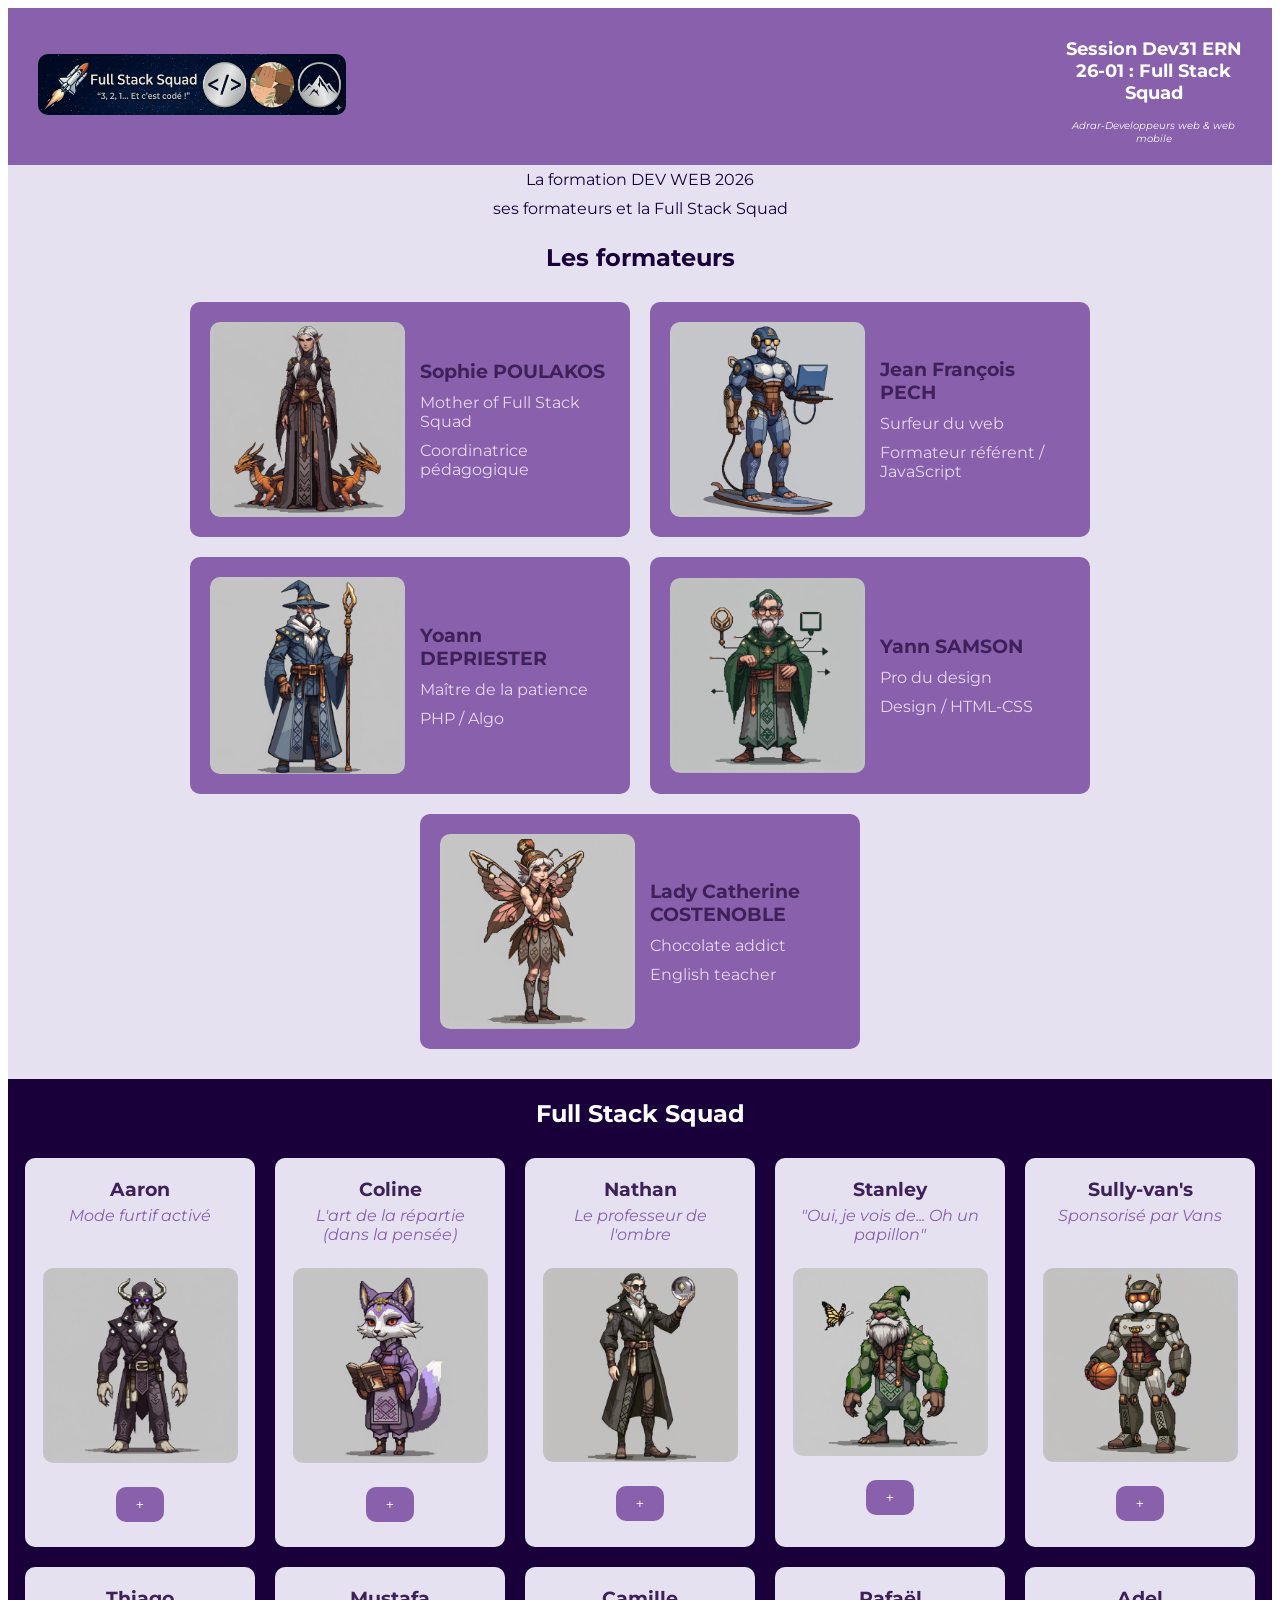
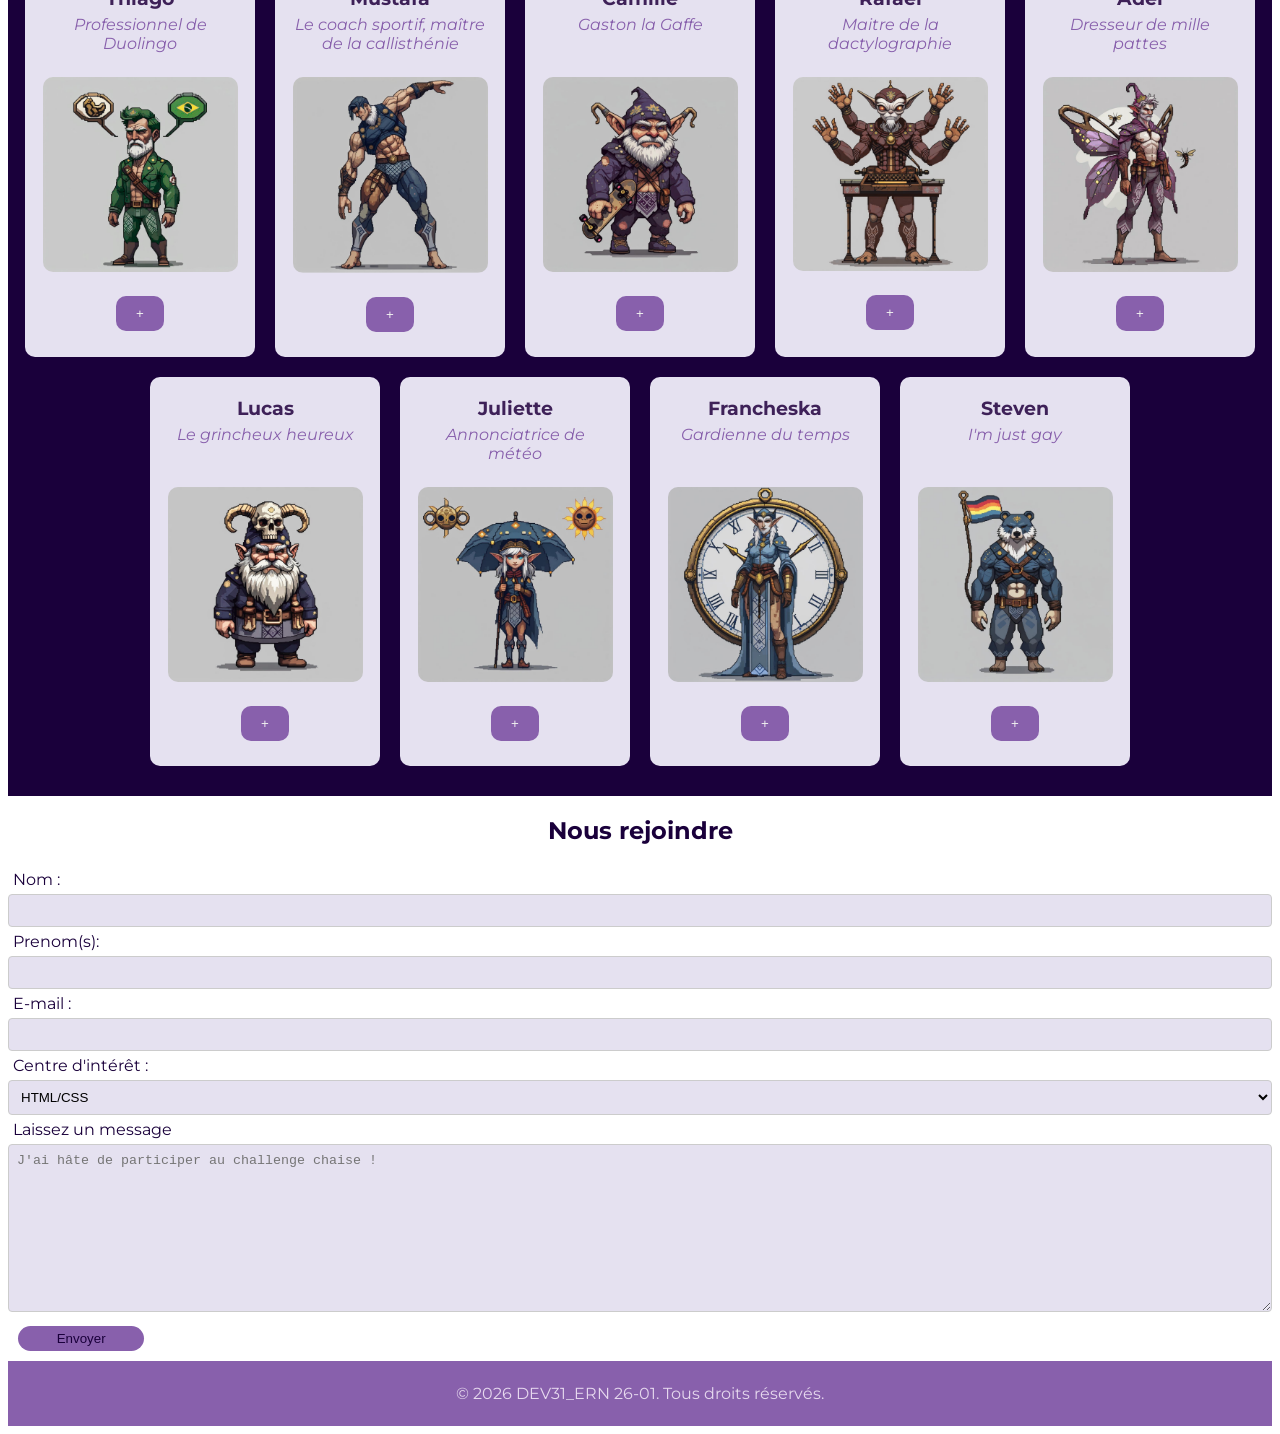
==== commit 96af26c3: "FEATS : Finalisation détails site" ====
--- a/travail_francheska/TP_groupe_HTML_CSS/index.html
+++ b/travail_francheska/TP_groupe_HTML_CSS/index.html
@@ -22,8 +22,8 @@
     <main>
 
         <section class="banniere">
-            <p class="paragraphe">La formation DEV WEB</p>
-            <p class="paragraphe">ses formaterus et la Full Stack Squad</p>
+            <p class="paragraphe">La formation DEV WEB 2026</p>
+            <p class="paragraphe">ses formateurs et la Full Stack Squad</p>
         </section>
 
         <section class="formateurs">
@@ -49,7 +49,7 @@
                     <img src="image/yoann.png" alt="pixel art representant prof PHP">
                     <div class="textCardF">
                         <h3>Yoann DEPRIESTER</h3>
-                        <p>Maitre de la patience</p>
+                        <p>Maître de la patience</p>
                         <p>PHP / Algo</p>
                     </div>
                 </div>
@@ -57,15 +57,15 @@
                     <img src="image/yann.png" alt="pixel art representant prof design">
                     <div class="textCardF">
                         <h3>Yann SAMSON</h3>
-                        <p>Produit design</p>
+                        <p>Pro du design</p>
                         <p>Design / HTML-CSS</p>
                     </div>
                 </div>
                 <div class="card-formation">
                     <img src="image/catherine.png" alt="pixel art representant prof anglais">
                     <div class="textCardF">
-                        <h3>Catherine COSTENOBLE</h3>
-                        <p>Devoreuse de chocolat</p>
+                        <h3>Lady Catherine COSTENOBLE</h3>
+                        <p>Chocolate addict</p>
                         <p>English teacher</p>
                     </div>
                 </div>
@@ -73,7 +73,7 @@
         </section>
 
         <section class="squad">
-            <h2>Full stack squad </h2>
+            <h2>Full Stack Squad </h2>
             <div id="fullStack">
                 <div class="hero">
                     <div class="headCard">
@@ -90,7 +90,7 @@
                                 <table>
                                     <tbody>
                                         <tr> 
-                                            <td> Buffs 
+                                            <td class="buffs"> Buffs 
                                                 <ul>
                                                     <li> Energique</li>
                                                     <li> Objectif : 100 pompes</li>
@@ -99,7 +99,7 @@
                                             </td>
                                         </tr>
                                         <tr> 
-                                            <td> Débuffs 
+                                            <td class="buffs"> Débuffs 
                                                 <ul>
                                                     <li> Fumeur </li>
                                                     <li> Courbature </li>
@@ -130,7 +130,7 @@
                                 <table>
                                     <tbody>
                                         <tr> 
-                                            <td> Buffs 
+                                            <td class="buffs"> Buffs 
                                                 <ul>
                                                     <li> Bien nourrie </li>
                                                     <li> Sous caféine </li>
@@ -138,7 +138,7 @@
                                             </td>
                                         </tr>
                                         <tr> 
-                                            <td> Débuffs 
+                                            <td class="buffs"> Débuffs 
                                                 <ul>
                                                     <li> Digestion </li>
                                                     <li> A côté du grincheux </li>
@@ -168,7 +168,7 @@
                                 <table>
                                     <tbody>
                                         <tr> 
-                                            <td> Buffs 
+                                            <td class="buffs"> Buffs 
                                                 <ul>
                                                     <li> Érudit </li>
                                                     <li> Bien nourri </li>
@@ -177,7 +177,7 @@
                                             </td>
                                         </tr>
                                         <tr> 
-                                            <td> Débuffs 
+                                            <td class="buffs"> Débuffs 
                                                 <ul>
                                                     <li> Érudit </li>
                                                     <li> Digestion </li>
@@ -207,7 +207,7 @@
                                 <table>
                                     <tbody>
                                         <tr> 
-                                            <td> Buffs 
+                                            <td class="buffs"> Buffs 
                                                 <ul>
                                                     <li>Hyperactif</li>
                                                     <li>Privé de repas le midi</li>
@@ -217,7 +217,7 @@
                                             </td>
                                         </tr>
                                         <tr> 
-                                            <td> Débuffs 
+                                            <td class="buffs"> Débuffs 
                                                 <ul>
                                                     <li>Hyperactif</li>
                                                     <li>A vécu plusieurs vies</li>
@@ -235,7 +235,7 @@
 
                 <div class="hero">
                     <div class="headCard">
-                        <h3>Sullyvan</h3>
+                        <h3>Sully-van's</h3>
                         <h4> Sponsorisé par Vans</h4>
                     </div>
                     <img src="image/sullyvan.png" alt="">
@@ -248,7 +248,7 @@
                                 <table>
                                     <tbody>
                                         <tr> 
-                                            <td> Buffs 
+                                            <td class="buffs"> Buffs 
                                                 <ul>
                                                     <li> Energique </li>
                                                     <li> Musclé </li>
@@ -256,10 +256,10 @@
                                             </td>
                                         </tr>
                                         <tr> 
-                                            <td> Débuffs 
+                                            <td class="buffs"> Débuffs 
                                                 <ul>
                                                     <li> Courbature </li>
-                                                    <li> Transpiration </li>
+                                                    <li> Transpiration d'huile </li>
                                                 </ul>
                                             </td>
                                         </tr>
@@ -286,7 +286,7 @@
                                 <table>
                                     <tbody>
                                         <tr> 
-                                            <td> Buffs 
+                                            <td class="buffs"> Buffs 
                                                 <ul>
                                                     <li> Mega sieste </li>
                                                     <li> Polyglotte </li>
@@ -295,7 +295,7 @@
                                             </td>
                                         </tr>
                                         <tr> 
-                                            <td> Débuffs 
+                                            <td class="buffs"> Débuffs 
                                                 <ul>
                                                     <li> Réveil difficile </li>
                                                     <li> Digestion </li>
@@ -325,15 +325,16 @@
                                 <table>
                                     <tbody>
                                         <tr> 
-                                            <td> Buffs 
+                                            <td class="buffs"> Buffs 
                                                 <ul>
                                                     <li> Energique </li>
                                                     <li> Musclé </li>
-                                                </ul>
-                                            </td>
-                                        </tr>
-                                        <tr> 
-                                            <td> Débuffs 
+                                                    <li>Beau gosse</li>
+                                                </ul>
+                                            </td>
+                                        </tr>
+                                        <tr> 
+                                            <td class="buffs"> Débuffs 
                                                 <ul>
                                                     <li> Courbature </li>
                                                     <li> Transpiration </li>
@@ -350,7 +351,7 @@
 
                 <div class="hero">
                     <div class="headCard">
-                        <h3>Camille </h3>
+                        <h3> Camille </h3>
                         <h4> Gaston la Gaffe </h4>
                     </div>
                     <img src="image/camille.png" alt="">
@@ -363,7 +364,7 @@
                                 <table>
                                     <tbody>
                                         <tr> 
-                                            <td> Buffs 
+                                            <td class="buffs"> Buffs 
                                                 <ul>
                                                     <li> Bien nourri </li>
                                                     <li> Sous caféine </li>
@@ -371,10 +372,11 @@
                                             </td>
                                         </tr>
                                         <tr> 
-                                            <td> Débuffs 
+                                            <td class="buffs"> Débuffs 
                                                 <ul>
                                                     <li> Maladroit </li>
                                                     <li> Digestion </li>
+                                                    <li>Multi-taches</li>
                                                 </ul>
                                             </td>
                                         </tr>
@@ -401,7 +403,7 @@
                                 <table>
                                     <tbody>
                                         <tr> 
-                                            <td> Buffs 
+                                            <td class="buffs"> Buffs 
                                                 <ul>
                                                     <li> Rapide du clavier </li>
                                                     <li> Bien nourri </li>
@@ -411,9 +413,10 @@
                                             </td>
                                         </tr>
                                         <tr> 
-                                            <td> Débuffs 
-                                                <ul>
-                                                    <li> Digestion </li>
+                                            <td class="buffs"> Débuffs 
+                                                <ul>
+                                                    <li> Digestion </li>
+                                                    <li> Crampes aux doigts</li>
                                                     
                                                 </ul>
                                             </td>
@@ -441,7 +444,7 @@
                                 <table>
                                     <tbody>
                                         <tr> 
-                                            <td> Buffs 
+                                            <td class="buffs"> Buffs 
                                                 <ul>
                                                     <li> Energique </li>
                                                     <li> Musclé </li>
@@ -449,10 +452,11 @@
                                             </td>
                                         </tr>
                                         <tr> 
-                                            <td> Débuffs 
+                                            <td class="buffs"> Débuffs 
                                                 <ul>
                                                     <li> Courbature </li>
                                                     <li> Transpiration </li>
+                                                    <li>À la recheche du mille-pattes perdu</li>
                                                 </ul>
                                             </td>
                                         </tr>
@@ -479,7 +483,7 @@
                                 <table>
                                     <tbody>
                                         <tr> 
-                                            <td> Buffs 
+                                            <td class="buffs"> Buffs 
                                                 <ul>
                                                     <li> Bien nourri </li>
                                                     <li> Humour noir </li>
@@ -488,7 +492,7 @@
                                             </td>
                                         </tr>
                                         <tr> 
-                                            <td> Débuffs 
+                                            <td class="buffs"> Débuffs 
                                                 <ul>
                                                     <li> A côté de Coline </li>
                                                     <li> Fumeur </li>
@@ -519,15 +523,16 @@
                                 <table>
                                     <tbody>
                                         <tr> 
-                                            <td> Buffs 
+                                            <td class="buffs"> Buffs 
                                                 <ul>
                                                     <li> Bien nourrie </li>
                                                     <li> Sous caféine </li>
-                                                </ul>
-                                            </td>
-                                        </tr>
-                                        <tr> 
-                                            <td> Débuffs 
+                                                    <li>Liseuse de bonnes aventures</li>
+                                                </ul>
+                                            </td>
+                                        </tr>
+                                        <tr> 
+                                            <td class="buffs"> Débuffs 
                                                 <ul>
                                                     <li> Fumeuse </li>
                                                     <li> Digestion </li>
@@ -557,7 +562,7 @@
                                 <table>
                                     <tbody>
                                         <tr> 
-                                            <td> Buffs 
+                                            <td class="buffs"> Buffs 
                                                 <ul>
                                                     <li> Timer challenge sport</li>
                                                     <li> Objectif : 3min30 de chaise </li>
@@ -565,7 +570,7 @@
                                             </td>
                                         </tr>
                                         <tr> 
-                                            <td> Débuffs 
+                                            <td class="buffs"> Débuffs 
                                                 <ul>
                                                     <li> Courbature </li>
                                                     <li> Transpiration </li>
@@ -595,17 +600,19 @@
                                 <table>
                                     <tbody>
                                         <tr> 
-                                            <td> Buffs 
+                                            <td class="buffs"> Buffs 
                                                 <ul>
                                                     <li> Bien nourri </li>
                                                     <li> Sous caféine </li>
-                                                </ul>
-                                            </td>
-                                        </tr>
-                                        <tr> 
-                                            <td> Débuffs 
-                                                <ul>
-                                                    <li> Digestion </li>
+                                                    <li>Marche des fiertés</li>
+                                                </ul>
+                                            </td>
+                                        </tr>
+                                        <tr> 
+                                            <td class="buffs"> Débuffs 
+                                                <ul>
+                                                    <li> Digestion </li>
+                                                    <li>Week-end intense</li>
                                                 </ul>
                                             </td>
                                         </tr>
@@ -651,7 +658,7 @@
             <div>
                 <p>Laissez un message </p>
                 <label for ="commentaire"></label>
-                <textarea rows="10"placeholder="J'ai hâte de participer au challenge chaise" id="commentaire"></textarea>
+                <textarea rows="10"placeholder="J'ai hâte de participer au challenge chaise !" id="commentaire"></textarea>
             </div>
             <div>
                 <button type="submit">Envoyer
--- a/travail_francheska/TP_groupe_HTML_CSS/style.css
+++ b/travail_francheska/TP_groupe_HTML_CSS/style.css
@@ -86,11 +86,17 @@
     text-align: left;
     margin-top: 5px;
     color: rgb(62, 33, 88);
+    font-weight: 400;
 }
 
 td {
     color: rgb(62, 33, 88);
 }
+
+.buffs {
+    font-weight: bold;
+}
+
 li {
     font-style: italic;
     color: rgb(136, 96, 172);
